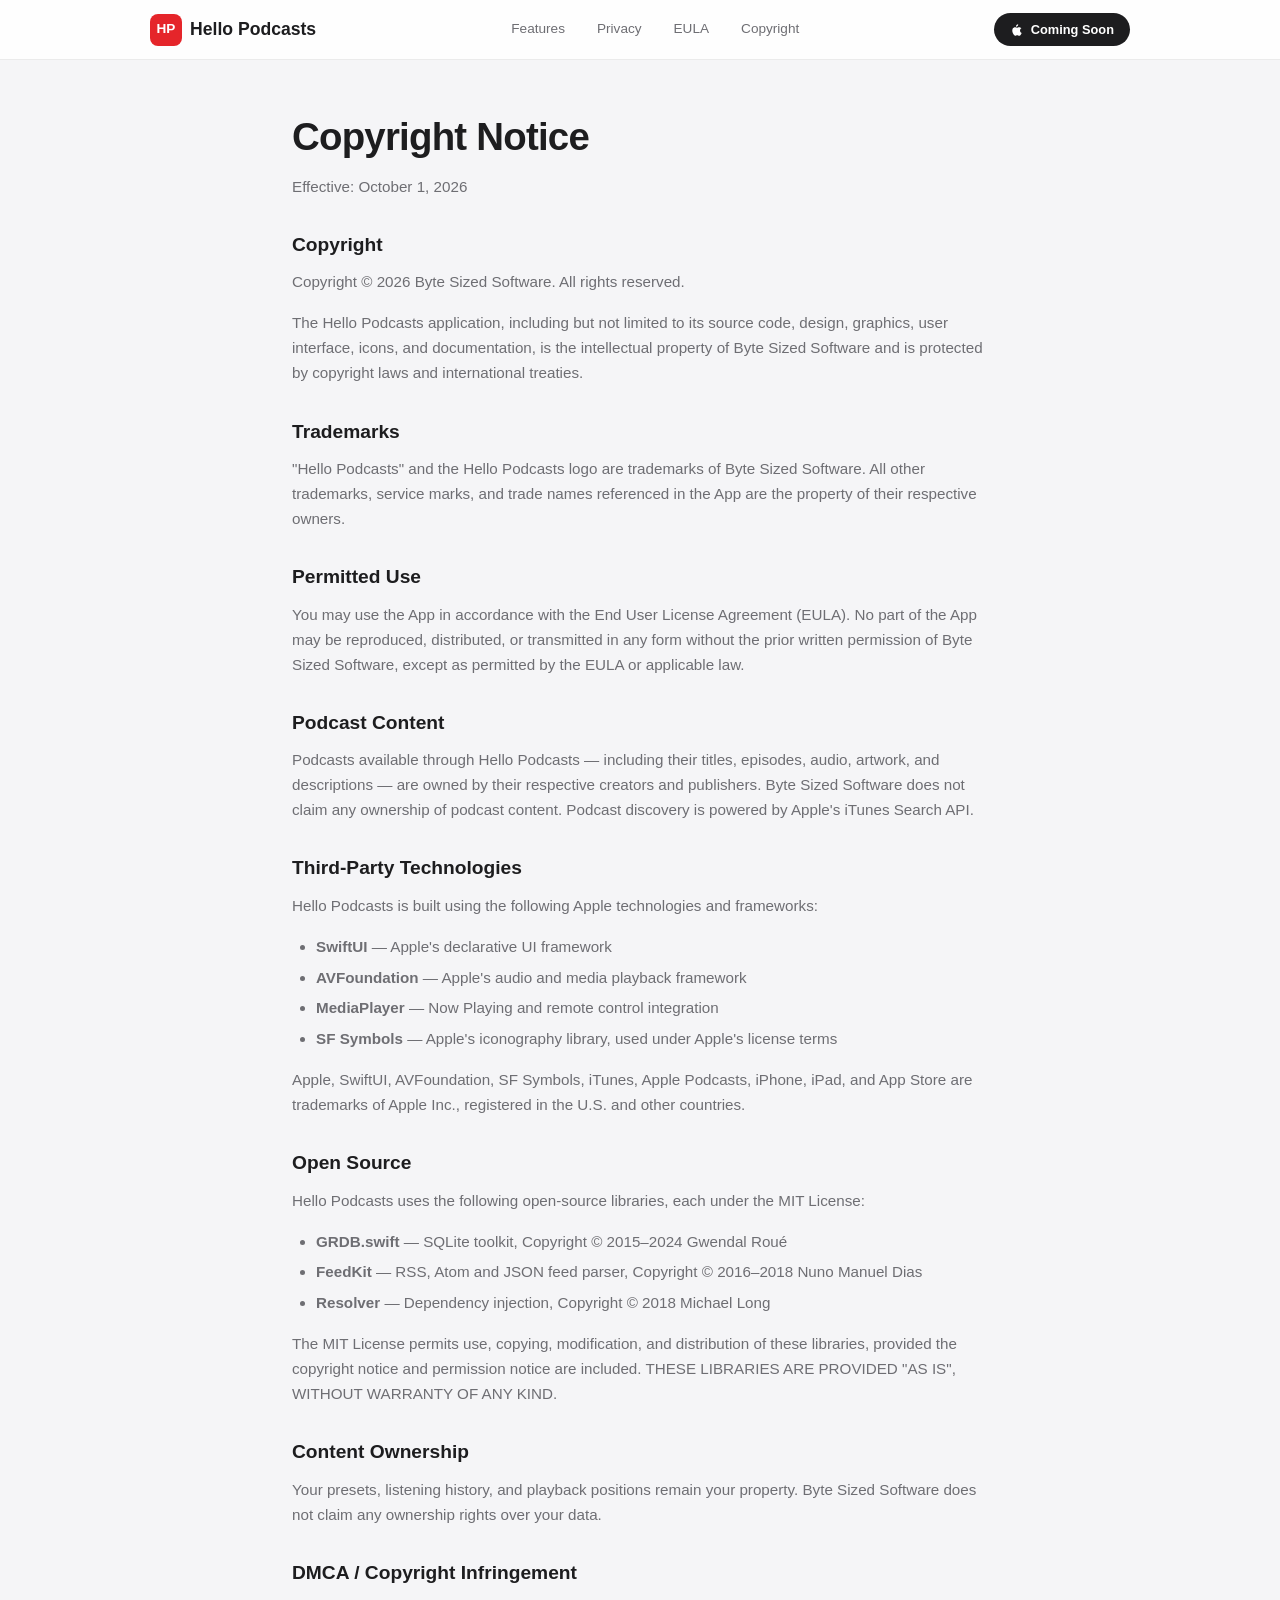
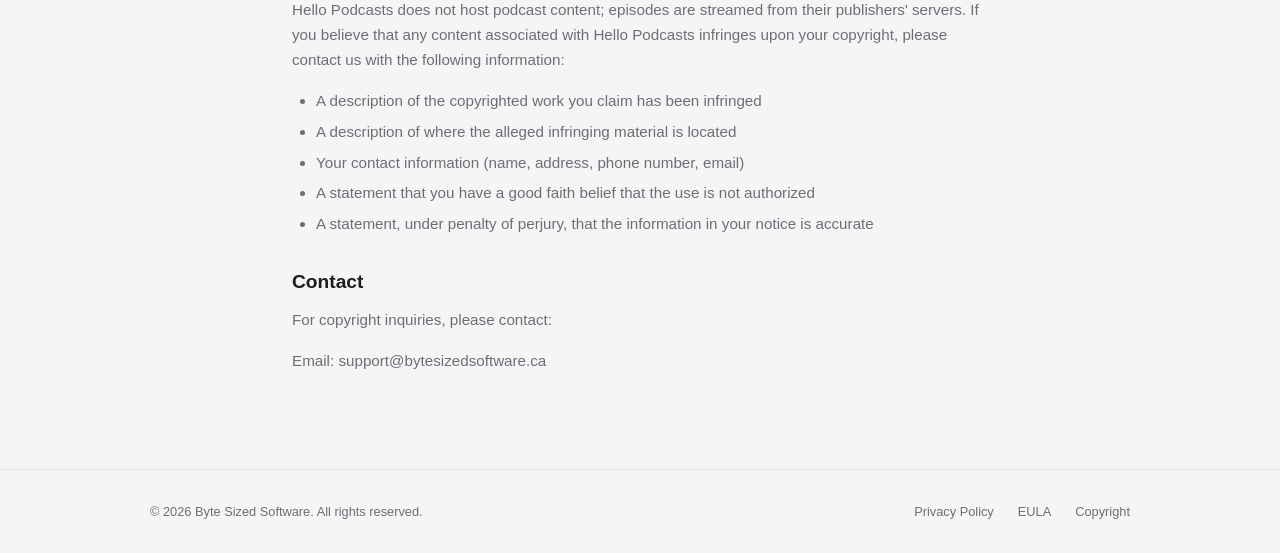
==== Website/copyright.html @ 970f56fa "Add TODO list and marketing website - TODO.md: feature ideas grouped into quick wins, bigger feature" ====
<!DOCTYPE html>
<html lang="en">
<head>
    <meta charset="UTF-8">
    <meta name="viewport" content="width=device-width, initial-scale=1.0">
    <meta name="color-scheme" content="light dark">
    <meta name="description" content="Copyright, trademarks and third-party notices for Hello Podcasts.">
    <title>Copyright Notice - Hello Podcasts</title>
    <link rel="stylesheet" href="style.css">
</head>
<body>

<nav>
    <div class="nav-inner">
        <a href="index.html" class="logo">
            <div class="logo-icon">HP</div>
            Hello Podcasts
        </a>
        <div class="nav-center">
            <a href="index.html#features">Features</a>
            <a href="privacy.html">Privacy</a>
            <a href="eula.html">EULA</a>
            <a href="copyright.html">Copyright</a>
        </div>
        <span class="nav-btn">
            <svg viewBox="0 0 24 24"><path d="M18.71 19.5C17.88 20.74 17 21.95 15.66 21.97C14.32 21.99 13.89 21.18 12.37 21.18C10.84 21.18 10.37 21.95 9.1 21.99C7.79 22.03 6.8 20.68 5.96 19.47C4.25 16.99 2.97 12.5 4.7 9.56C5.55 8.1 7.13 7.17 8.82 7.15C10.09 7.13 11.29 8.02 12.07 8.02C12.85 8.02 14.29 6.96 15.82 7.11C16.46 7.14 18.25 7.37 19.4 9.02C19.3 9.08 17.13 10.35 17.16 12.96C17.19 16.08 19.89 17.13 19.92 17.14C19.89 17.21 19.46 18.67 18.71 19.5ZM13.05 5.17C13.71 4.38 14.16 3.29 14.04 2.18C13.08 2.22 11.92 2.82 11.24 3.6C10.63 4.3 10.09 5.42 10.23 6.48C11.3 6.56 12.39 5.96 13.05 5.17Z"/></svg>
            Coming Soon
        </span>
    </div>
</nav>

<div class="content">
<h1>Copyright Notice</h1>
    <p class="last-updated">Effective: October 1, 2026</p>

    <h2>Copyright</h2>
    <p>Copyright &copy; 2026 Byte Sized Software. All rights reserved.</p>

    <p>The Hello Podcasts application, including but not limited to its source code, design, graphics, user interface, icons, and documentation, is the intellectual property of Byte Sized Software and is protected by copyright laws and international treaties.</p>

    <h2>Trademarks</h2>
    <p>"Hello Podcasts" and the Hello Podcasts logo are trademarks of Byte Sized Software. All other trademarks, service marks, and trade names referenced in the App are the property of their respective owners.</p>

    <h2>Permitted Use</h2>
    <p>You may use the App in accordance with the End User License Agreement (EULA). No part of the App may be reproduced, distributed, or transmitted in any form without the prior written permission of Byte Sized Software, except as permitted by the EULA or applicable law.</p>

    <h2>Podcast Content</h2>
    <p>Podcasts available through Hello Podcasts — including their titles, episodes, audio, artwork, and descriptions — are owned by their respective creators and publishers. Byte Sized Software does not claim any ownership of podcast content. Podcast discovery is powered by Apple's iTunes Search API.</p>

    <h2>Third-Party Technologies</h2>
    <p>Hello Podcasts is built using the following Apple technologies and frameworks:</p>
    <ul>
        <li><strong>SwiftUI</strong> — Apple's declarative UI framework</li>
        <li><strong>AVFoundation</strong> — Apple's audio and media playback framework</li>
        <li><strong>MediaPlayer</strong> — Now Playing and remote control integration</li>
        <li><strong>SF Symbols</strong> — Apple's iconography library, used under Apple's license terms</li>
    </ul>
    <p>Apple, SwiftUI, AVFoundation, SF Symbols, iTunes, Apple Podcasts, iPhone, iPad, and App Store are trademarks of Apple Inc., registered in the U.S. and other countries.</p>

    <h2>Open Source</h2>
    <p>Hello Podcasts uses the following open-source libraries, each under the MIT License:</p>
    <ul>
        <li><strong>GRDB.swift</strong> — SQLite toolkit, Copyright &copy; 2015&ndash;2024 Gwendal Roué</li>
        <li><strong>FeedKit</strong> — RSS, Atom and JSON feed parser, Copyright &copy; 2016&ndash;2018 Nuno Manuel Dias</li>
        <li><strong>Resolver</strong> — Dependency injection, Copyright &copy; 2018 Michael Long</li>
    </ul>
    <p>The MIT License permits use, copying, modification, and distribution of these libraries, provided the copyright notice and permission notice are included. THESE LIBRARIES ARE PROVIDED "AS IS", WITHOUT WARRANTY OF ANY KIND.</p>

    <h2>Content Ownership</h2>
    <p>Your presets, listening history, and playback positions remain your property. Byte Sized Software does not claim any ownership rights over your data.</p>

    <h2>DMCA / Copyright Infringement</h2>
    <p>Hello Podcasts does not host podcast content; episodes are streamed from their publishers' servers. If you believe that any content associated with Hello Podcasts infringes upon your copyright, please contact us with the following information:</p>
    <ul>
        <li>A description of the copyrighted work you claim has been infringed</li>
        <li>A description of where the alleged infringing material is located</li>
        <li>Your contact information (name, address, phone number, email)</li>
        <li>A statement that you have a good faith belief that the use is not authorized</li>
        <li>A statement, under penalty of perjury, that the information in your notice is accurate</li>
    </ul>

    <h2>Contact</h2>
    <p>For copyright inquiries, please contact:</p>
    <p>Email: support@bytesizedsoftware.ca</p>
</div>

<footer>
    <div class="footer-inner">
        <span class="footer-copy">&copy; 2026 Byte Sized Software. All rights reserved.</span>
        <div class="footer-links">
            <a href="privacy.html">Privacy Policy</a>
            <a href="eula.html">EULA</a>
            <a href="copyright.html">Copyright</a>
        </div>
    </div>
</footer>

</body>
</html>
---- Website/style.css ----
:root {
    --primary: #e5252a;
    --primary-hover: #f04a4e;
    --bg: #f5f5f7;
    --text: #1d1d1f;
    --text-secondary: #6e6e73;
    --card-bg: #ffffff;
    --card-bg-alt: #f0f0f3;
    --border: transparent;
    --nav-bg: rgba(255,255,255,0.85);
    --btn-bg: #1d1d1f;
    --btn-text: #ffffff;
    --phone-bg: #e8e8ed;
    --phone-frame: #1d1d1f;
    --phone-notch: #1d1d1f;
    --icon-bg: #e8e8ed;
    --icon-color: #6e6e73;
    --badge-bg: #f0f0f3;
    --shadow: rgba(0,0,0,0.04);
    --shadow-hover: rgba(0,0,0,0.08);
}

@media (prefers-color-scheme: dark) {
    :root {
        --primary: #ff453a;
        --primary-hover: #ff6961;
        --bg: #000000;
        --text: #f5f5f7;
        --text-secondary: #a1a1a6;
        --card-bg: #1c1c1e;
        --card-bg-alt: #2c2c2e;
        --border: transparent;
        --nav-bg: rgba(28,28,30,0.85);
        --btn-bg: #f5f5f7;
        --btn-text: #1d1d1f;
        --phone-bg: #2c2c2e;
        --phone-frame: #f5f5f7;
        --phone-notch: #f5f5f7;
        --icon-bg: #2c2c2e;
        --icon-color: #a1a1a6;
        --badge-bg: #2c2c2e;
        --shadow: rgba(0,0,0,0.2);
        --shadow-hover: rgba(0,0,0,0.4);
    }
}

* { margin: 0; padding: 0; box-sizing: border-box; }

body {
    font-family: -apple-system, BlinkMacSystemFont, 'SF Pro Display', 'Helvetica Neue', sans-serif;
    background: var(--bg);
    color: var(--text);
    line-height: 1.5;
    -webkit-font-smoothing: antialiased;
}

/* ── Navigation ── */
nav {
    background: var(--nav-bg);
    backdrop-filter: blur(20px);
    -webkit-backdrop-filter: blur(20px);
    border-bottom: 1px solid rgba(128,128,128,0.15);
    padding: 0.8rem 2rem;
    position: sticky;
    top: 0;
    z-index: 100;
}

.nav-inner {
    max-width: 980px;
    margin: 0 auto;
    display: flex;
    align-items: center;
    justify-content: space-between;
}

.logo {
    display: flex;
    align-items: center;
    gap: 0.5rem;
    font-size: 1.1rem;
    font-weight: 700;
    color: var(--text);
    text-decoration: none;
}

.logo-icon {
    width: 32px;
    height: 32px;
    background: var(--primary);
    border-radius: 8px;
    display: flex;
    align-items: center;
    justify-content: center;
    color: #fff;
    font-weight: 800;
    font-size: 0.85rem;
}

.nav-center {
    display: flex;
    gap: 2rem;
}

.nav-center a {
    text-decoration: none;
    color: var(--text-secondary);
    font-size: 0.85rem;
    font-weight: 500;
    transition: color 0.2s;
}

.nav-center a:hover { color: var(--text); }

.nav-btn {
    display: inline-flex;
    align-items: center;
    gap: 0.4rem;
    background: var(--btn-bg);
    color: var(--btn-text);
    padding: 0.45rem 1rem;
    border-radius: 20px;
    text-decoration: none;
    font-size: 0.8rem;
    font-weight: 600;
    transition: opacity 0.2s;
}

.nav-btn:hover { opacity: 0.85; }

.nav-btn svg { width: 14px; height: 14px; fill: var(--btn-text); }

/* ── Page Wrapper ── */
.page-wrap {
    max-width: 980px;
    margin: 0 auto;
    padding: 2rem 2rem 4rem;
}

/* ── Hero Card ── */
.hero-card {
    background: var(--card-bg);
    border-radius: 24px;
    padding: 3.5rem 3rem;
    display: flex;
    align-items: center;
    justify-content: space-between;
    gap: 3rem;
    box-shadow: 0 1px 3px var(--shadow);
    margin-bottom: 1.25rem;
    overflow: hidden;
}

.hero-text { flex: 1; max-width: 380px; }

.badges {
    display: flex;
    gap: 1rem;
    margin-bottom: 1.25rem;
}

.badge {
    display: flex;
    align-items: center;
    gap: 0.4rem;
    background: var(--badge-bg);
    padding: 0.35rem 0.75rem;
    border-radius: 10px;
    font-size: 0.7rem;
    font-weight: 600;
    color: var(--text-secondary);
}

.badge-star { color: #f59e0b; font-size: 0.65rem; }
.badge-num { font-size: 1rem; font-weight: 800; color: var(--text); }

.hero-text h1 {
    font-size: 3rem;
    font-weight: 800;
    line-height: 1.05;
    letter-spacing: -0.03em;
    margin-bottom: 0.75rem;
}

.hero-text p {
    font-size: 1rem;
    color: var(--text-secondary);
    line-height: 1.5;
    margin-bottom: 1.5rem;
}

.app-store-btn {
    display: inline-flex;
    align-items: center;
    gap: 0.5rem;
    background: var(--btn-bg);
    color: var(--btn-text);
    padding: 0.6rem 1.25rem;
    border-radius: 12px;
    text-decoration: none;
    font-size: 0.85rem;
    font-weight: 600;
    transition: opacity 0.2s;
}

.app-store-btn:hover { opacity: 0.85; }
.app-store-btn svg { width: 16px; height: 16px; fill: var(--btn-text); }

.hero-phone { flex-shrink: 0; }

/* ── Screenshot Phone Frame ── */
.phone-frame {
    position: relative;
    flex-shrink: 0;
    background: #000;
    border-radius: 40px;
    padding: 10px;
    box-shadow: 0 20px 60px rgba(0,0,0,0.15);
}

.phone-frame img {
    display: block;
    width: 100%;
    height: auto;
    border-radius: 30px;
    position: relative;
    z-index: 1;
}

.phone-frame.hero-size { width: 260px; }
.phone-frame.small-size { width: 220px; }

/* ── Bento Grid ── */
.bento-grid {
    display: grid;
    grid-template-columns: repeat(3, 1fr);
    gap: 1.25rem;
    margin-bottom: 1.25rem;
}

.bento-card {
    background: var(--card-bg);
    border-radius: 20px;
    padding: 1.75rem;
    box-shadow: 0 1px 3px var(--shadow);
    transition: box-shadow 0.2s;
    overflow: hidden;
    display: flex;
    flex-direction: column;
}

.bento-card:hover {
    box-shadow: 0 4px 16px var(--shadow-hover);
}

.bento-card.span-2 { grid-column: span 2; }
.bento-card.span-3 { grid-column: span 3; }

.bento-card.row-card {
    flex-direction: row;
    align-items: center;
    gap: 2rem;
}

.bento-card h3 {
    font-size: 1.6rem;
    font-weight: 800;
    line-height: 1.1;
    letter-spacing: -0.02em;
    margin-bottom: 0.5rem;
}

.bento-card p {
    font-size: 0.88rem;
    color: var(--text-secondary);
    line-height: 1.45;
}

.bento-icons {
    display: flex;
    flex-wrap: wrap;
    gap: 0.6rem;
    margin-bottom: 1.25rem;
    flex: 1;
}

.bento-icon {
    width: 44px;
    height: 44px;
    background: var(--icon-bg);
    border-radius: 12px;
    display: flex;
    align-items: center;
    justify-content: center;
    font-size: 1.2rem;
    color: var(--icon-color);
}

.bento-card .card-visual {
    flex: 1;
    display: flex;
    align-items: center;
    justify-content: center;
}

.bento-card .card-text {
    flex: 1;
}

.pattern-dots {
    display: grid;
    grid-template-columns: repeat(4, 1fr);
    gap: 12px;
    padding: 1rem;
    opacity: 0.15;
    flex: 1;
}

.pattern-dot {
    width: 22px;
    height: 22px;
    border-radius: 50%;
    background: var(--text);
}

/* ── On Air badge ── */
.on-air {
    display: inline-flex;
    align-items: center;
    gap: 0.35rem;
    background: var(--primary);
    color: #fff;
    padding: 0.2rem 0.55rem;
    border-radius: 999px;
    font-size: 0.62rem;
    font-weight: 800;
    letter-spacing: 0.04em;
}
.on-air::before {
    content: "";
    width: 6px;
    height: 6px;
    border-radius: 50%;
    background: #fff;
}

.app-store-btn.soon { cursor: default; }
.app-store-btn.soon:hover { opacity: 1; }

/* ── Screen mockups (drawn in HTML so the site has no image dependencies) ── */
.screen {
    background: #fff;
    color: #1d1d1f;
    border-radius: 30px;
    aspect-ratio: 9 / 19.5;
    padding: 34px 12px 12px;
    display: flex;
    flex-direction: column;
    gap: 8px;
    overflow: hidden;
    font-size: 9px;
    line-height: 1.25;
    text-align: left;
}
.screen .s-title { font-size: 15px; font-weight: 800; letter-spacing: -0.02em; }
.screen .s-head { font-size: 11px; font-weight: 800; margin-top: 2px; }
.screen .s-caps { color: #e5252a; font-weight: 800; font-size: 7px; letter-spacing: 0.06em; text-transform: uppercase; }
.screen .s-muted { color: #6e6e73; }
.screen .s-search { background: #eeeef0; border-radius: 8px; padding: 5px 8px; color: #8e8e93; }

.art {
    border-radius: 8px;
    aspect-ratio: 1;
    position: relative;
    overflow: hidden;
    flex-shrink: 0;
}
.art.a1 { background: linear-gradient(135deg, #ff7a59, #c2185b); }
.art.a2 { background: linear-gradient(135deg, #4facfe, #3f51b5); }
.art.a3 { background: linear-gradient(135deg, #43e97b, #138d75); }
.art.a4 { background: linear-gradient(135deg, #f9d423, #f83600); }
.art.a5 { background: linear-gradient(135deg, #a18cd1, #5b2a86); }
.art.a6 { background: linear-gradient(135deg, #30cfd0, #2a5298); }

.station-grid { display: grid; grid-template-columns: 1fr 1fr; gap: 6px; }
.tile .band {
    position: absolute; left: 0; right: 0; bottom: 0;
    background: rgba(0,0,0,0.6); color: #fff;
    padding: 4px 5px; font-weight: 700; font-size: 8px;
}
.tile .band span { display: block; font-weight: 400; opacity: 0.8; font-size: 7px; }
.tile.live { box-shadow: inset 0 0 0 2px #e5252a; }
.tile .on-air, .tile .preset { position: absolute; top: 5px; transform: scale(0.75); }
.tile .on-air { right: 2px; transform-origin: top right; }
.tile .preset {
    left: 5px; transform-origin: top left;
    background: rgba(0,0,0,0.7); color: #fff; font-weight: 800;
    padding: 2px 6px; border-radius: 5px; font-size: 9px;
}

.recent-row { display: flex; gap: 6px; }
.recent-row .card { width: 30%; flex-shrink: 0; }
.recent-row .card .art { margin-bottom: 3px; }
.bar { height: 3px; border-radius: 3px; background: #e5e5ea; overflow: hidden; margin: 3px 0; }
.bar i { display: block; height: 100%; background: #e5252a; }

.log-row, .sched-row {
    display: flex; gap: 7px; align-items: flex-start;
    background: #f2f2f5; border-radius: 10px; padding: 6px;
}
.log-row .art { width: 38px; }
.log-row.live, .sched-row.live { box-shadow: inset 0 0 0 1.5px #e5252a; }
.log-row .meta, .sched-row .meta { flex: 1; min-width: 0; }
.log-row b, .sched-row b { display: block; font-size: 8.5px; margin: 1px 0; }
.date-slot {
    width: 28px; text-align: center; background: #e8e8ed;
    border-radius: 7px; padding: 3px 0; flex-shrink: 0;
}
.date-slot .m { color: #e5252a; font-weight: 800; font-size: 6.5px; }
.date-slot .d { font-weight: 800; font-size: 12px; line-height: 1.1; }

.station-header { display: flex; gap: 8px; }
.station-header .art { width: 58px; }
.pill-row { display: flex; gap: 5px; }
.pill {
    flex: 1; text-align: center; border-radius: 999px; padding: 5px 0;
    font-weight: 700; background: rgba(229,37,42,0.12); color: #e5252a;
}
.pill.solid { background: #e5252a; color: #fff; }

.player .art.big { width: 78%; margin: 4px auto 2px; border-radius: 12px; box-shadow: 0 0 0 2.5px #e5252a; }
.lcd {
    background: #111; color: #fff; border-radius: 10px; padding: 7px 8px;
    display: flex; align-items: center; gap: 6px;
}
.lcd .meta { flex: 1; }
.lcd b { display: block; font-size: 9px; }
.meter { display: flex; align-items: flex-end; gap: 2px; height: 16px; }
.meter i { width: 3px; background: #e5252a; border-radius: 2px; }
.ticks {
    height: 5px;
    background: repeating-linear-gradient(90deg, #b0b0b5 0 1px, transparent 1px 6px);
}
.readout { display: flex; justify-content: space-between; font-weight: 700; font-variant-numeric: tabular-nums; }
.readout div:nth-child(2) { text-align: center; }
.readout div:last-child { text-align: right; }
.readout small { display: block; color: #e5252a; font-size: 6px; font-weight: 800; }
.controls { display: flex; justify-content: space-around; align-items: center; font-size: 13px; color: #1d1d1f; }
.controls .play {
    width: 34px; height: 34px; border-radius: 50%; background: #e5252a; color: #fff;
    display: flex; align-items: center; justify-content: center; font-size: 12px;
}
.mini {
    margin-top: auto; display: flex; align-items: center; gap: 6px;
    background: #f2f2f5; border-radius: 10px; padding: 5px; border-top: 2px solid #e5252a;
}
.mini .art { width: 24px; border-radius: 5px; }
.mini .meta { flex: 1; min-width: 0; }
.mini .play { width: 20px; height: 20px; border-radius: 50%; background: #e5252a; color: #fff; display: flex; align-items: center; justify-content: center; font-size: 7px; }

.feature-list {
    list-style: none;
    display: grid;
    gap: 0.45rem;
    margin-top: 0.9rem;
    font-size: 0.88rem;
    color: var(--text-secondary);
}
.feature-list li::before { content: "● "; color: var(--primary); font-size: 0.7rem; }

/* ── Footer ── */
footer {
    border-top: 1px solid rgba(128,128,128,0.15);
    padding: 2rem;
}

.footer-inner {
    max-width: 980px;
    margin: 0 auto;
    display: flex;
    justify-content: space-between;
    align-items: center;
    flex-wrap: wrap;
    gap: 1rem;
}

.footer-copy {
    color: var(--text-secondary);
    font-size: 0.8rem;
}

.footer-links {
    display: flex;
    gap: 1.5rem;
}

.footer-links a {
    color: var(--text-secondary);
    text-decoration: none;
    font-size: 0.8rem;
    transition: color 0.2s;
}

.footer-links a:hover { color: var(--text); }

/* ── Content Pages (Privacy, EULA, Copyright) ── */
.content {
    max-width: 760px;
    margin: 0 auto;
    padding: 3rem 2rem 5rem;
}

.content h1 {
    font-size: 2.4rem;
    font-weight: 800;
    letter-spacing: -0.02em;
    margin-bottom: 0.5rem;
}

.last-updated {
    color: var(--text-secondary);
    font-size: 0.85rem;
    margin-bottom: 2.5rem;
}

.content h2 {
    font-size: 1.2rem;
    font-weight: 700;
    margin-top: 2rem;
    margin-bottom: 0.6rem;
}

.content p, .content ul, .content ol {
    color: var(--text-secondary);
    margin-bottom: 1rem;
    font-size: 0.95rem;
    line-height: 1.65;
}

.content ul, .content ol { padding-left: 1.5rem; }
.content li { margin-bottom: 0.35rem; }

/* ── Responsive ── */
@media (max-width: 768px) {
    .nav-center { display: none; }
    .page-wrap { padding: 1rem 1rem 3rem; }

    .hero-card {
        flex-direction: column-reverse;
        padding: 2rem 1.5rem;
        text-align: center;
    }
    .hero-text { max-width: 100%; }
    .badges { justify-content: center; }
    .phone-frame.hero-size { width: 220px; }
    .phone-frame.small-size { width: 180px; }
    .phone-frame { border-radius: 32px; padding: 8px; }
    .phone-frame img { border-radius: 24px; }

    .bento-grid,
    .bento-grid[style] {
        grid-template-columns: 1fr !important;
    }
    .bento-card.span-2,
    .bento-card.span-3 { grid-column: span 1; }
    .bento-card.row-card {
        flex-direction: column;
        text-align: center;
    }
    .bento-card h3 { font-size: 1.35rem; }

    .content { padding: 2rem 1.5rem 4rem; }
    .content h1 { font-size: 1.8rem; }

    .footer-inner { flex-direction: column; text-align: center; }
}

@media (max-width: 480px) {
    .hero-text h1 { font-size: 2.2rem; }
    .phone-frame.hero-size { width: 190px; }
    .phone-frame.small-size { width: 160px; }
}
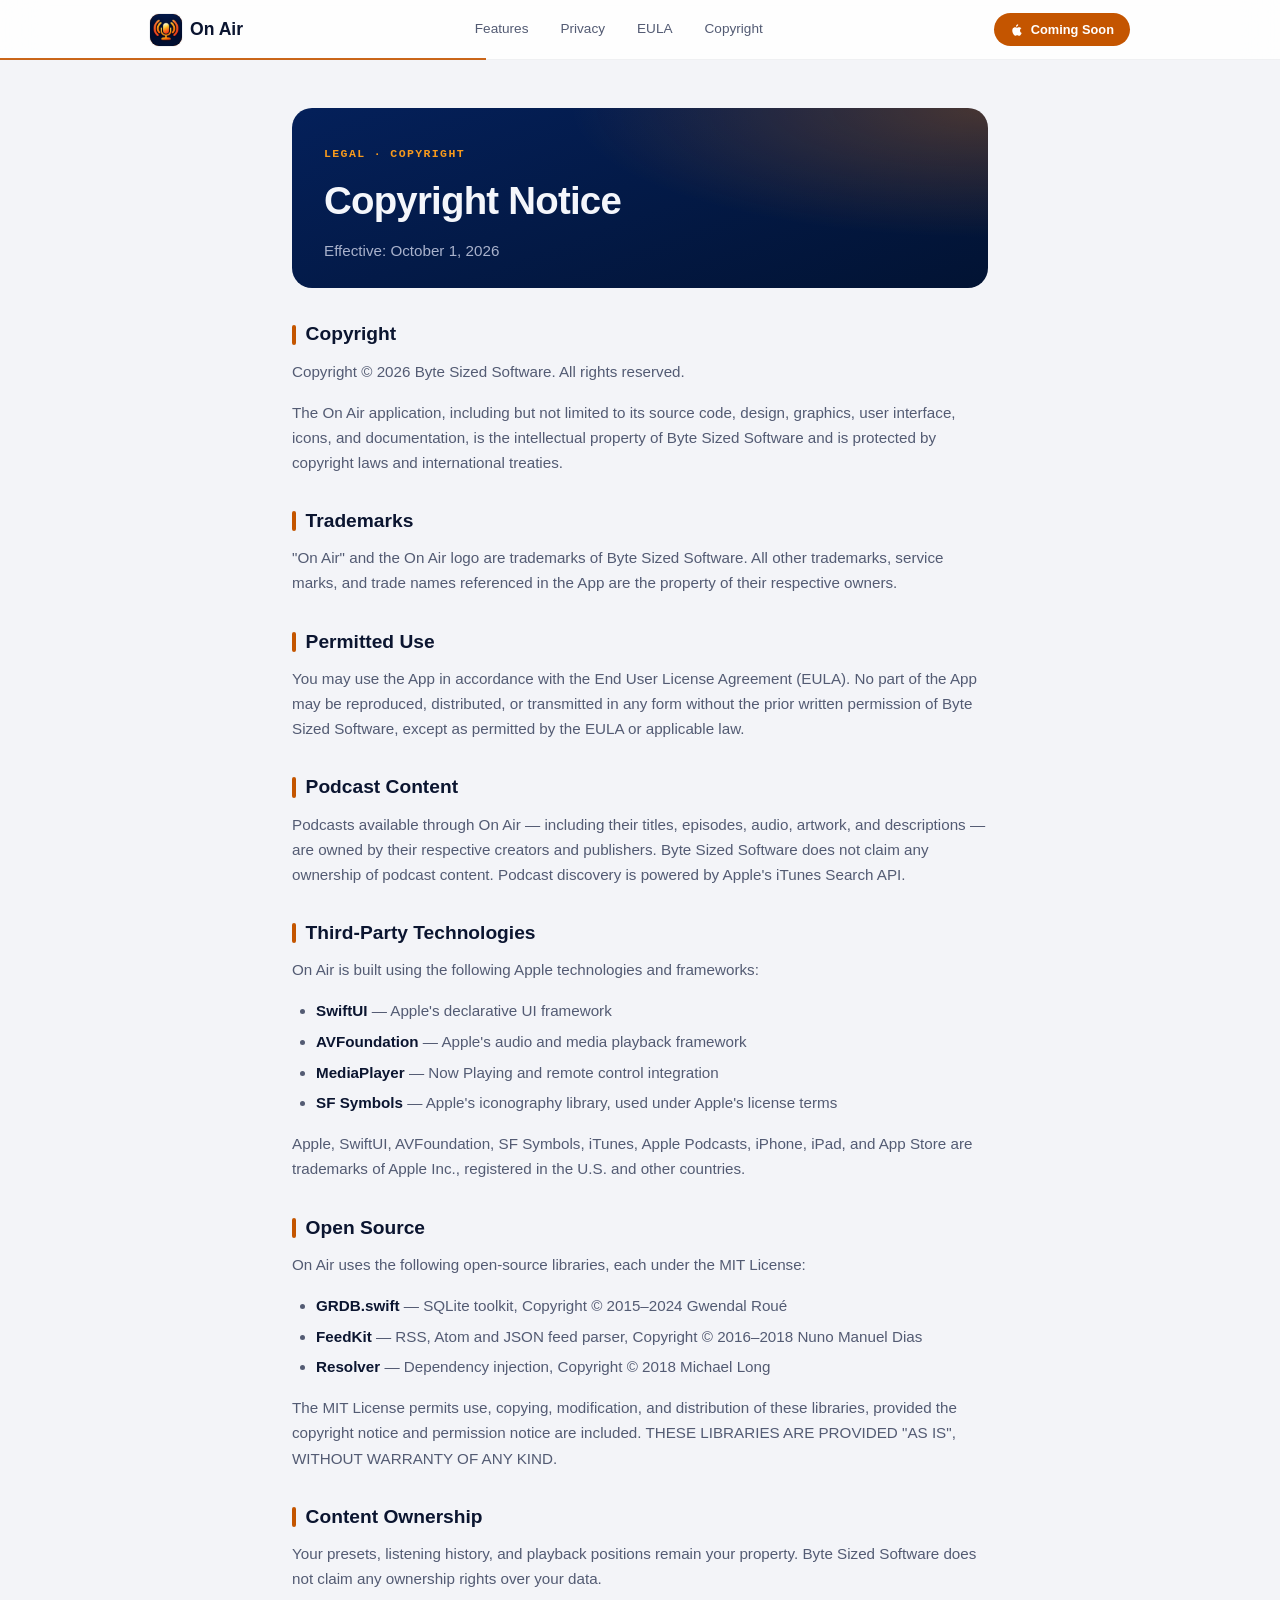
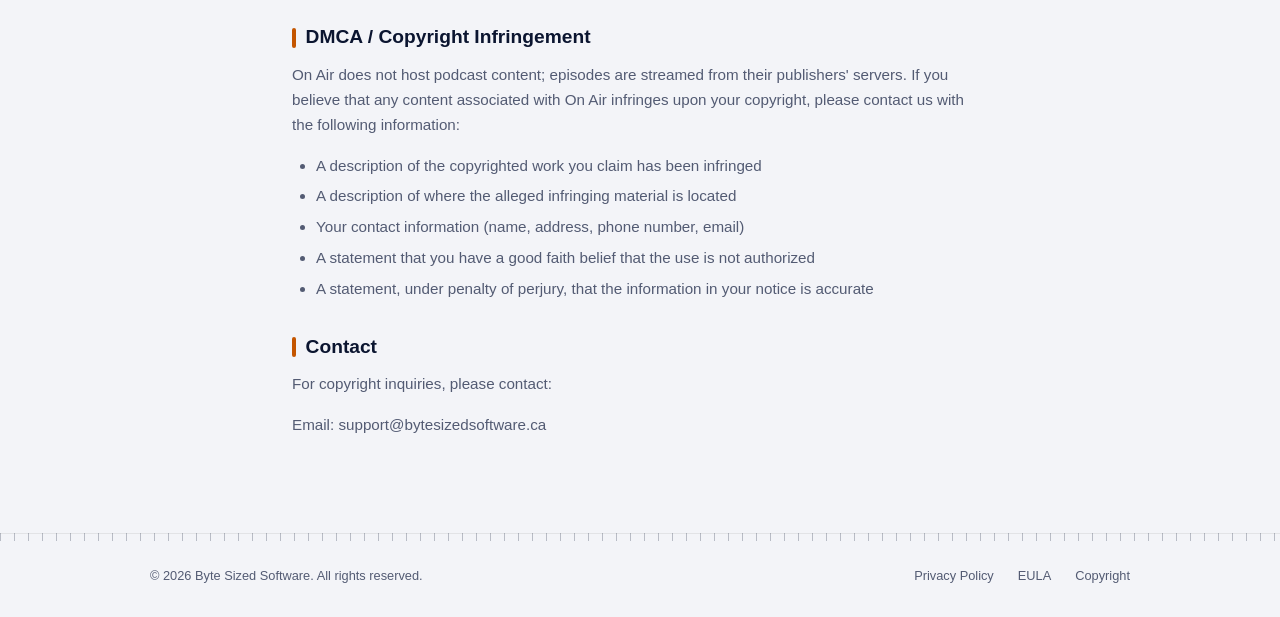
==== commit 800bef19: "Rebrand website as On Air and theme it like the app - Rename Hello Podcasts to On Air across all pag" ====
--- a/Website/copyright.html
+++ b/Website/copyright.html
@@ -4,8 +4,10 @@
     <meta charset="UTF-8">
     <meta name="viewport" content="width=device-width, initial-scale=1.0">
     <meta name="color-scheme" content="light dark">
-    <meta name="description" content="Copyright, trademarks and third-party notices for Hello Podcasts.">
-    <title>Copyright Notice - Hello Podcasts</title>
+    <meta name="description" content="Copyright, trademarks and third-party notices for On Air.">
+    <title>Copyright Notice - On Air</title>
+    <link rel="icon" type="image/png" href="images/app-icon.png">
+    <link rel="apple-touch-icon" href="images/app-icon.png">
     <link rel="stylesheet" href="style.css">
 </head>
 <body>
@@ -13,8 +15,8 @@
 <nav>
     <div class="nav-inner">
         <a href="index.html" class="logo">
-            <div class="logo-icon">HP</div>
-            Hello Podcasts
+            <div class="logo-icon"><img src="images/app-icon.png" alt=""></div>
+            On Air
         </a>
         <div class="nav-center">
             <a href="index.html#features">Features</a>
@@ -30,25 +32,28 @@
 </nav>
 
 <div class="content">
-<h1>Copyright Notice</h1>
+<header class="content-head">
+    <span class="eyebrow">Legal · Copyright</span>
+    <h1>Copyright Notice</h1>
     <p class="last-updated">Effective: October 1, 2026</p>
+</header>
 
     <h2>Copyright</h2>
     <p>Copyright &copy; 2026 Byte Sized Software. All rights reserved.</p>
 
-    <p>The Hello Podcasts application, including but not limited to its source code, design, graphics, user interface, icons, and documentation, is the intellectual property of Byte Sized Software and is protected by copyright laws and international treaties.</p>
+    <p>The On Air application, including but not limited to its source code, design, graphics, user interface, icons, and documentation, is the intellectual property of Byte Sized Software and is protected by copyright laws and international treaties.</p>
 
     <h2>Trademarks</h2>
-    <p>"Hello Podcasts" and the Hello Podcasts logo are trademarks of Byte Sized Software. All other trademarks, service marks, and trade names referenced in the App are the property of their respective owners.</p>
+    <p>"On Air" and the On Air logo are trademarks of Byte Sized Software. All other trademarks, service marks, and trade names referenced in the App are the property of their respective owners.</p>
 
     <h2>Permitted Use</h2>
     <p>You may use the App in accordance with the End User License Agreement (EULA). No part of the App may be reproduced, distributed, or transmitted in any form without the prior written permission of Byte Sized Software, except as permitted by the EULA or applicable law.</p>
 
     <h2>Podcast Content</h2>
-    <p>Podcasts available through Hello Podcasts — including their titles, episodes, audio, artwork, and descriptions — are owned by their respective creators and publishers. Byte Sized Software does not claim any ownership of podcast content. Podcast discovery is powered by Apple's iTunes Search API.</p>
+    <p>Podcasts available through On Air — including their titles, episodes, audio, artwork, and descriptions — are owned by their respective creators and publishers. Byte Sized Software does not claim any ownership of podcast content. Podcast discovery is powered by Apple's iTunes Search API.</p>
 
     <h2>Third-Party Technologies</h2>
-    <p>Hello Podcasts is built using the following Apple technologies and frameworks:</p>
+    <p>On Air is built using the following Apple technologies and frameworks:</p>
     <ul>
         <li><strong>SwiftUI</strong> — Apple's declarative UI framework</li>
         <li><strong>AVFoundation</strong> — Apple's audio and media playback framework</li>
@@ -58,7 +63,7 @@
     <p>Apple, SwiftUI, AVFoundation, SF Symbols, iTunes, Apple Podcasts, iPhone, iPad, and App Store are trademarks of Apple Inc., registered in the U.S. and other countries.</p>
 
     <h2>Open Source</h2>
-    <p>Hello Podcasts uses the following open-source libraries, each under the MIT License:</p>
+    <p>On Air uses the following open-source libraries, each under the MIT License:</p>
     <ul>
         <li><strong>GRDB.swift</strong> — SQLite toolkit, Copyright &copy; 2015&ndash;2024 Gwendal Roué</li>
         <li><strong>FeedKit</strong> — RSS, Atom and JSON feed parser, Copyright &copy; 2016&ndash;2018 Nuno Manuel Dias</li>
@@ -70,7 +75,7 @@
     <p>Your presets, listening history, and playback positions remain your property. Byte Sized Software does not claim any ownership rights over your data.</p>
 
     <h2>DMCA / Copyright Infringement</h2>
-    <p>Hello Podcasts does not host podcast content; episodes are streamed from their publishers' servers. If you believe that any content associated with Hello Podcasts infringes upon your copyright, please contact us with the following information:</p>
+    <p>On Air does not host podcast content; episodes are streamed from their publishers' servers. If you believe that any content associated with On Air infringes upon your copyright, please contact us with the following information:</p>
     <ul>
         <li>A description of the copyrighted work you claim has been infringed</li>
         <li>A description of where the alleged infringing material is located</li>
--- a/Website/style.css
+++ b/Website/style.css
@@ -1,46 +1,56 @@
+/* Themed after the On Air app: the icon's navy as the base, its orange as the accent. */
 :root {
-    --primary: #e5252a;
-    --primary-hover: #f04a4e;
-    --bg: #f5f5f7;
-    --text: #1d1d1f;
-    --text-secondary: #6e6e73;
+    --primary: #c45500;
+    --primary-hover: #d9640a;
+    --on-primary: #ffffff;
+    --bg: #f3f4f8;
+    --text: #0b1530;
+    --text-secondary: #535b73;
     --card-bg: #ffffff;
-    --card-bg-alt: #f0f0f3;
-    --border: transparent;
+    --card-bg-alt: #eceef5;
+    --border: rgba(11,21,48,0.06);
     --nav-bg: rgba(255,255,255,0.85);
-    --btn-bg: #1d1d1f;
-    --btn-text: #ffffff;
+    --btn-bg: var(--primary);
+    --btn-text: var(--on-primary);
     --phone-bg: #e8e8ed;
-    --phone-frame: #1d1d1f;
-    --phone-notch: #1d1d1f;
-    --icon-bg: #e8e8ed;
-    --icon-color: #6e6e73;
-    --badge-bg: #f0f0f3;
-    --shadow: rgba(0,0,0,0.04);
-    --shadow-hover: rgba(0,0,0,0.08);
+    --phone-frame: #0b1530;
+    --phone-notch: #0b1530;
+    --icon-bg: #eceef5;
+    --icon-color: #535b73;
+    --badge-bg: #eceef5;
+    --shadow: rgba(11,21,48,0.05);
+    --shadow-hover: rgba(11,21,48,0.12);
+    /* The "station display": always navy, like the player's display panel and the app icon. */
+    --display-bg: #021333;
+    --display-glow: rgba(248,128,8,0.28);
+    --display-text: #f4f6fb;
+    --display-muted: #a9b2cc;
+    --display-accent: #f89a1c;
+    --tick: rgba(11,21,48,0.25);
 }
 
 @media (prefers-color-scheme: dark) {
     :root {
-        --primary: #ff453a;
-        --primary-hover: #ff6961;
-        --bg: #000000;
-        --text: #f5f5f7;
-        --text-secondary: #a1a1a6;
-        --card-bg: #1c1c1e;
-        --card-bg-alt: #2c2c2e;
-        --border: transparent;
-        --nav-bg: rgba(28,28,30,0.85);
-        --btn-bg: #f5f5f7;
-        --btn-text: #1d1d1f;
-        --phone-bg: #2c2c2e;
-        --phone-frame: #f5f5f7;
-        --phone-notch: #f5f5f7;
-        --icon-bg: #2c2c2e;
-        --icon-color: #a1a1a6;
-        --badge-bg: #2c2c2e;
-        --shadow: rgba(0,0,0,0.2);
-        --shadow-hover: rgba(0,0,0,0.4);
+        --primary: #e8710e;
+        --primary-hover: #f58a2e;
+        --on-primary: #021333;
+        --bg: #010a1f;
+        --text: #f2f4fa;
+        --text-secondary: #9aa3bd;
+        --card-bg: #0a1733;
+        --card-bg-alt: #11214a;
+        --border: rgba(255,255,255,0.06);
+        --nav-bg: rgba(1,10,31,0.85);
+        --phone-bg: #11214a;
+        --phone-frame: #000000;
+        --phone-notch: #000000;
+        --icon-bg: #11214a;
+        --icon-color: #9aa3bd;
+        --badge-bg: #11214a;
+        --shadow: rgba(0,0,0,0.3);
+        --shadow-hover: rgba(0,0,0,0.5);
+        --display-bg: #020f2b;
+        --tick: rgba(255,255,255,0.22);
     }
 }
 
@@ -55,6 +65,8 @@
 }
 
 /* ── Navigation ── */
+.logo-icon img { width: 100%; height: 100%; display: block; }
+
 nav {
     background: var(--nav-bg);
     backdrop-filter: blur(20px);
@@ -88,6 +100,7 @@
     width: 32px;
     height: 32px;
     background: var(--primary);
+    overflow: hidden;
     border-radius: 8px;
     display: flex;
     align-items: center;
@@ -329,7 +342,7 @@
     align-items: center;
     gap: 0.35rem;
     background: var(--primary);
-    color: #fff;
+    color: var(--on-primary);
     padding: 0.2rem 0.55rem;
     border-radius: 999px;
     font-size: 0.62rem;
@@ -341,8 +354,10 @@
     width: 6px;
     height: 6px;
     border-radius: 50%;
-    background: #fff;
-}
+    background: currentColor;
+}
+/* Mockup screens are drawn in the app's light appearance. */
+.screen .on-air { background: #c45500; color: #fff; }
 
 .app-store-btn.soon { cursor: default; }
 .app-store-btn.soon:hover { opacity: 1; }
@@ -364,7 +379,7 @@
 }
 .screen .s-title { font-size: 15px; font-weight: 800; letter-spacing: -0.02em; }
 .screen .s-head { font-size: 11px; font-weight: 800; margin-top: 2px; }
-.screen .s-caps { color: #e5252a; font-weight: 800; font-size: 7px; letter-spacing: 0.06em; text-transform: uppercase; }
+.screen .s-caps { color: #c45500; font-weight: 800; font-size: 7px; letter-spacing: 0.06em; text-transform: uppercase; }
 .screen .s-muted { color: #6e6e73; }
 .screen .s-search { background: #eeeef0; border-radius: 8px; padding: 5px 8px; color: #8e8e93; }
 
@@ -389,7 +404,7 @@
     padding: 4px 5px; font-weight: 700; font-size: 8px;
 }
 .tile .band span { display: block; font-weight: 400; opacity: 0.8; font-size: 7px; }
-.tile.live { box-shadow: inset 0 0 0 2px #e5252a; }
+.tile.live { box-shadow: inset 0 0 0 2px #c45500; }
 .tile .on-air, .tile .preset { position: absolute; top: 5px; transform: scale(0.75); }
 .tile .on-air { right: 2px; transform-origin: top right; }
 .tile .preset {
@@ -402,21 +417,21 @@
 .recent-row .card { width: 30%; flex-shrink: 0; }
 .recent-row .card .art { margin-bottom: 3px; }
 .bar { height: 3px; border-radius: 3px; background: #e5e5ea; overflow: hidden; margin: 3px 0; }
-.bar i { display: block; height: 100%; background: #e5252a; }
+.bar i { display: block; height: 100%; background: #c45500; }
 
 .log-row, .sched-row {
     display: flex; gap: 7px; align-items: flex-start;
     background: #f2f2f5; border-radius: 10px; padding: 6px;
 }
 .log-row .art { width: 38px; }
-.log-row.live, .sched-row.live { box-shadow: inset 0 0 0 1.5px #e5252a; }
+.log-row.live, .sched-row.live { box-shadow: inset 0 0 0 1.5px #c45500; }
 .log-row .meta, .sched-row .meta { flex: 1; min-width: 0; }
 .log-row b, .sched-row b { display: block; font-size: 8.5px; margin: 1px 0; }
 .date-slot {
     width: 28px; text-align: center; background: #e8e8ed;
     border-radius: 7px; padding: 3px 0; flex-shrink: 0;
 }
-.date-slot .m { color: #e5252a; font-weight: 800; font-size: 6.5px; }
+.date-slot .m { color: #c45500; font-weight: 800; font-size: 6.5px; }
 .date-slot .d { font-weight: 800; font-size: 12px; line-height: 1.1; }
 
 .station-header { display: flex; gap: 8px; }
@@ -424,11 +439,11 @@
 .pill-row { display: flex; gap: 5px; }
 .pill {
     flex: 1; text-align: center; border-radius: 999px; padding: 5px 0;
-    font-weight: 700; background: rgba(229,37,42,0.12); color: #e5252a;
-}
-.pill.solid { background: #e5252a; color: #fff; }
-
-.player .art.big { width: 78%; margin: 4px auto 2px; border-radius: 12px; box-shadow: 0 0 0 2.5px #e5252a; }
+    font-weight: 700; background: rgba(196,85,0,0.12); color: #c45500;
+}
+.pill.solid { background: #c45500; color: #fff; }
+
+.player .art.big { width: 78%; margin: 4px auto 2px; border-radius: 12px; box-shadow: 0 0 0 2.5px #c45500; }
 .lcd {
     background: #111; color: #fff; border-radius: 10px; padding: 7px 8px;
     display: flex; align-items: center; gap: 6px;
@@ -436,7 +451,7 @@
 .lcd .meta { flex: 1; }
 .lcd b { display: block; font-size: 9px; }
 .meter { display: flex; align-items: flex-end; gap: 2px; height: 16px; }
-.meter i { width: 3px; background: #e5252a; border-radius: 2px; }
+.meter i { width: 3px; background: #c45500; border-radius: 2px; }
 .ticks {
     height: 5px;
     background: repeating-linear-gradient(90deg, #b0b0b5 0 1px, transparent 1px 6px);
@@ -444,19 +459,19 @@
 .readout { display: flex; justify-content: space-between; font-weight: 700; font-variant-numeric: tabular-nums; }
 .readout div:nth-child(2) { text-align: center; }
 .readout div:last-child { text-align: right; }
-.readout small { display: block; color: #e5252a; font-size: 6px; font-weight: 800; }
+.readout small { display: block; color: #c45500; font-size: 6px; font-weight: 800; }
 .controls { display: flex; justify-content: space-around; align-items: center; font-size: 13px; color: #1d1d1f; }
 .controls .play {
-    width: 34px; height: 34px; border-radius: 50%; background: #e5252a; color: #fff;
+    width: 34px; height: 34px; border-radius: 50%; background: #c45500; color: #fff;
     display: flex; align-items: center; justify-content: center; font-size: 12px;
 }
 .mini {
     margin-top: auto; display: flex; align-items: center; gap: 6px;
-    background: #f2f2f5; border-radius: 10px; padding: 5px; border-top: 2px solid #e5252a;
+    background: #f2f2f5; border-radius: 10px; padding: 5px; border-top: 2px solid #c45500;
 }
 .mini .art { width: 24px; border-radius: 5px; }
 .mini .meta { flex: 1; min-width: 0; }
-.mini .play { width: 20px; height: 20px; border-radius: 50%; background: #e5252a; color: #fff; display: flex; align-items: center; justify-content: center; font-size: 7px; }
+.mini .play { width: 20px; height: 20px; border-radius: 50%; background: #c45500; color: #fff; display: flex; align-items: center; justify-content: center; font-size: 7px; }
 
 .feature-list {
     list-style: none;
@@ -467,6 +482,158 @@
     color: var(--text-secondary);
 }
 .feature-list li::before { content: "● "; color: var(--primary); font-size: 0.7rem; }
+
+/* ══ App theme ══ */
+
+.mono { font-family: ui-monospace, 'SF Mono', Menlo, monospace; }
+
+/* Orange monospaced capitals, like the show names on the app's station display. */
+.eyebrow {
+    display: inline-block;
+    font-family: ui-monospace, 'SF Mono', Menlo, monospace;
+    font-size: 0.72rem;
+    font-weight: 800;
+    letter-spacing: 0.12em;
+    text-transform: uppercase;
+    color: var(--primary);
+    margin-bottom: 0.6rem;
+}
+
+nav { border-bottom: 1px solid var(--border); }
+nav::after {
+    content: "";
+    position: absolute;
+    left: 0; right: 0; bottom: -1px;
+    height: 2px;
+    background: linear-gradient(90deg, var(--primary) 0 38%, transparent 38%);
+    opacity: 0.9;
+}
+.logo-icon { border-radius: 9px; box-shadow: 0 0 0 1px var(--border); }
+
+.bento-card, .hero-card { border: 1px solid var(--border); }
+.bento-card { transition: box-shadow 0.2s, border-color 0.2s; }
+.bento-card:hover { border-color: color-mix(in srgb, var(--primary) 45%, transparent); }
+
+/* Hero as the station display */
+.hero-card.display {
+    background:
+        radial-gradient(120% 90% at 85% 40%, var(--display-glow), transparent 60%),
+        linear-gradient(160deg, #04205a 0%, var(--display-bg) 55%);
+    color: var(--display-text);
+    position: relative;
+    padding-bottom: 5.5rem;
+}
+.hero-card.display .hero-text p { color: var(--display-muted); }
+.hero-card.display .badge { background: rgba(255,255,255,0.08); color: var(--display-muted); }
+.hero-card.display .eyebrow { color: var(--display-accent); }
+.hero-card.display .app-store-btn { background: var(--display-accent); color: #021333; }
+.hero-card.display .app-store-btn svg { fill: #021333; }
+.hero-card.display .on-air { background: var(--display-accent); color: #021333; }
+
+.hero-icon {
+    width: 72px; height: 72px; border-radius: 16px;
+    display: block; margin-bottom: 1.25rem;
+    box-shadow: 0 10px 30px rgba(0,0,0,0.35), 0 0 0 1px rgba(255,255,255,0.08);
+}
+
+.station-line {
+    display: flex; align-items: center; gap: 0.75rem;
+    margin-bottom: 1rem;
+}
+
+/* Animated level meter, like the one in the player */
+.meter-lg { display: inline-flex; align-items: flex-end; gap: 3px; height: 18px; }
+.meter-lg i {
+    width: 4px; border-radius: 2px; background: var(--display-accent);
+    animation: level 1s ease-in-out infinite alternate;
+}
+.meter-lg i:nth-child(1) { height: 40%; animation-delay: -0.2s; }
+.meter-lg i:nth-child(2) { height: 100%; animation-delay: -0.6s; }
+.meter-lg i:nth-child(3) { height: 60%; animation-delay: -0.1s; }
+.meter-lg i:nth-child(4) { height: 80%; animation-delay: -0.8s; }
+.meter-lg i:nth-child(5) { height: 50%; animation-delay: -0.4s; }
+@keyframes level { from { transform: scaleY(0.3); } to { transform: scaleY(1); } }
+.meter-lg i { transform-origin: bottom; }
+
+.on-air.pulse::before { animation: pulse 1.6s ease-in-out infinite; }
+@keyframes pulse { 50% { opacity: 0.25; } }
+
+/* Tuner dial along the bottom of the hero */
+.dial {
+    position: absolute; left: 3rem; right: 3rem; bottom: 1.5rem;
+    color: var(--display-muted);
+}
+.dial .ticks-lg {
+    height: 12px;
+    background:
+        repeating-linear-gradient(90deg, rgba(255,255,255,0.55) 0 1px, transparent 1px 10%),
+        repeating-linear-gradient(90deg, rgba(255,255,255,0.22) 0 1px, transparent 1px 2%);
+    background-size: 100% 12px, 100% 6px;
+    background-repeat: no-repeat;
+}
+.dial .freq {
+    display: flex; justify-content: space-between;
+    font-family: ui-monospace, 'SF Mono', Menlo, monospace;
+    font-size: 0.65rem; letter-spacing: 0.08em; margin-top: 0.35rem;
+}
+.dial .needle {
+    position: absolute; top: -10px; left: 62%;
+    width: 2px; height: 30px; background: var(--display-accent);
+    box-shadow: 0 0 10px var(--display-accent);
+    border-radius: 1px;
+}
+
+/* A dark "station display" card */
+.bento-card.display {
+    background: linear-gradient(160deg, #04205a, var(--display-bg));
+    color: var(--display-text);
+}
+.bento-card.display p { color: var(--display-muted); }
+.bento-card.display .eyebrow { color: var(--display-accent); }
+
+.feature-list li::before { content: "▸ "; color: var(--primary); font-size: 0.8rem; }
+
+/* Content pages: title in a station display panel */
+.content-head {
+    background:
+        radial-gradient(100% 120% at 100% 0%, var(--display-glow), transparent 60%),
+        linear-gradient(160deg, #04205a, var(--display-bg));
+    color: var(--display-text);
+    border-radius: 20px;
+    padding: 2rem 2rem 1.6rem;
+    margin-bottom: 2rem;
+}
+.content-head .eyebrow { color: var(--display-accent); }
+.content-head h1 { color: var(--display-text); }
+.content-head .last-updated { color: var(--display-muted); margin-bottom: 0; }
+.content h2 {
+    display: flex; align-items: center; gap: 0.6rem;
+}
+.content h2::before {
+    content: ""; width: 4px; height: 1.05em; border-radius: 2px;
+    background: var(--primary); flex-shrink: 0;
+}
+.content strong { color: var(--text); }
+
+/* Footer dial */
+footer { border-top: 1px solid var(--border); position: relative; }
+footer::before {
+    content: "";
+    position: absolute; left: 0; right: 0; top: -1px; height: 8px;
+    background: repeating-linear-gradient(90deg, var(--tick) 0 1px, transparent 1px 14px);
+}
+
+@media (prefers-reduced-motion: reduce) {
+    .meter-lg i, .on-air.pulse::before { animation: none; }
+}
+
+@media (max-width: 768px) {
+    .hero-card.display { padding-bottom: 5rem; }
+    .hero-icon { margin-left: auto; margin-right: auto; }
+    .station-line { justify-content: center; }
+    .dial { left: 1.5rem; right: 1.5rem; }
+    .content-head { padding: 1.5rem; }
+}
 
 /* ── Footer ── */
 footer {
